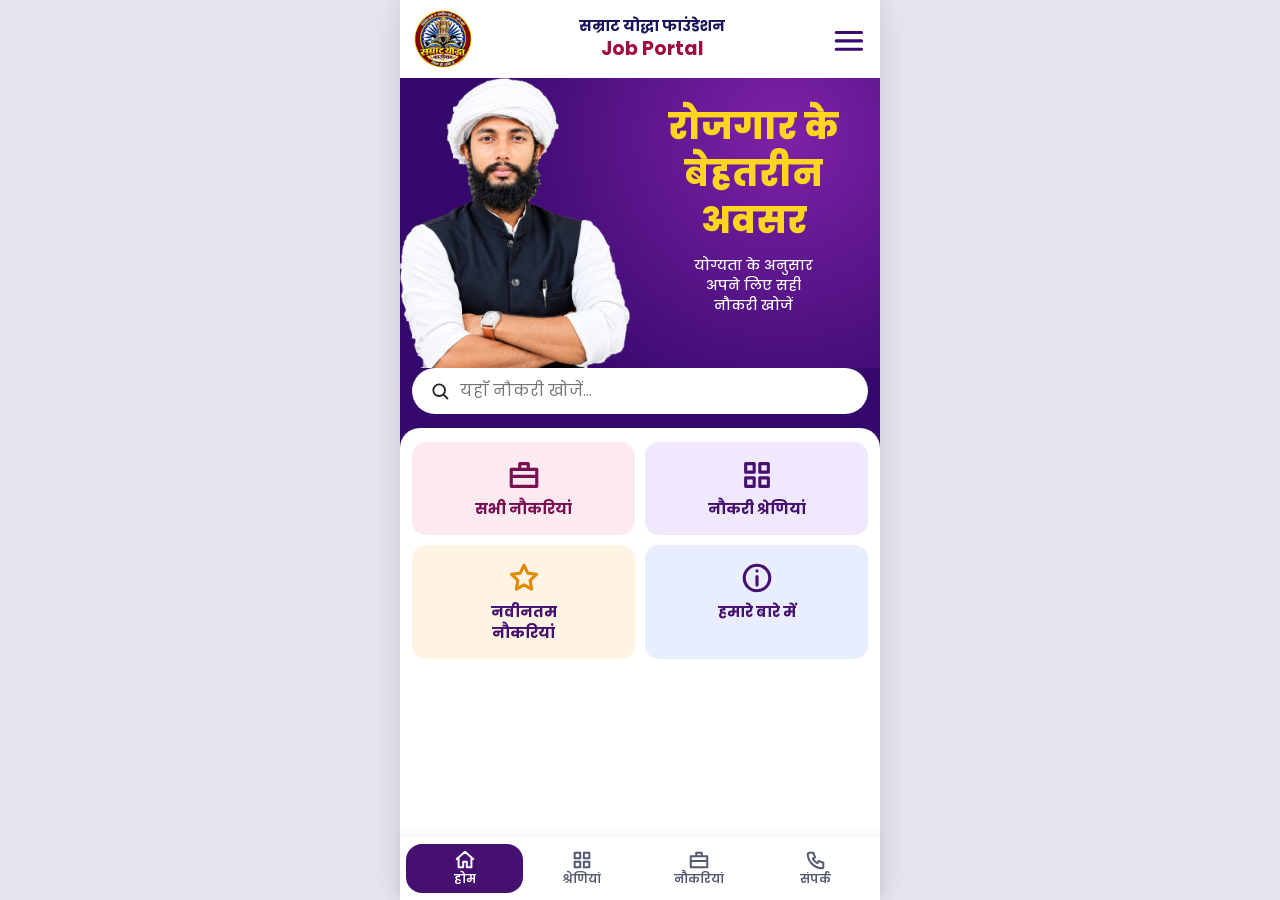
==== index.html @ aec1ff0d "Security category photo Co-Authored-By: Claude Sonnet 5.5 <noreply@anthropic.com> Claude-Session: ht" ====
<!DOCTYPE html>
<html lang="hi"><head><meta charset="utf-8">
<meta name="viewport" content="width=device-width,initial-scale=1,viewport-fit=cover">
<title>Job Portal | सम्राट योद्धा फाउंडेशन</title>
<meta name="description" content="सम्राट योद्धा फाउंडेशन Job Portal — योग्य लोगों के लिए बेहतरीन नौकरी के अवसर">
<meta name="theme-color" content="#3b0a75"><link rel="icon" href="img/favicon.png">
<link rel="preconnect" href="https://fonts.gstatic.com" crossorigin>
<link href="https://fonts.googleapis.com/css2?family=Poppins:wght@400;500;600;700;800&display=swap" rel="stylesheet">
<link rel="stylesheet" href="style.css?v=7"></head>
<body><div id="app"></div><script src="config.js?v=7"></script><script src="app.js?v=7"></script></body></html>
---- style.css ----
*{box-sizing:border-box;margin:0;padding:0}
body{font-family:Poppins,'Noto Sans Devanagari',sans-serif;background:#e9e4f2;color:#111633;line-height:1.4}
#app{max-width:480px;margin:0 auto;min-height:100vh;min-height:100dvh;background:#fff;padding-bottom:78px;box-shadow:0 0 30px #0002}
a{text-decoration:none;color:inherit}button{font:inherit;border:0;background:none;cursor:pointer;color:inherit}
svg{width:1.25em;height:1.25em;fill:none;stroke:currentColor;stroke-width:2.2;stroke-linecap:round;stroke-linejoin:round;flex:none;vertical-align:middle}
.top{position:sticky;top:0;z-index:5;background:linear-gradient(90deg,#3b0a75,#52108f);color:#fff;display:flex;align-items:center;gap:14px;padding:16px;font-weight:700;font-size:18px}
.top h1{font-size:18px;flex:1}.top a,.top button{display:flex;font-size:20px}
.brand{display:flex;align-items:center;gap:10px;padding:10px 14px;background:#fff;position:sticky;top:0;z-index:5}
.brand img{width:58px;height:58px;border-radius:50%;clip-path:circle(49.5%)}
.brand div{flex:1;text-align:center;font-weight:700;line-height:1.35;color:#17135c;font-size:15px}
.brand b{display:block;color:#a00d3a;font-size:19px}.brand button{font-size:27px;color:#3b0a75}
.hero{position:relative;height:290px;overflow:hidden;background:radial-gradient(circle at 80% 20%,#7e22a8,#35086b 70%);color:#fff}
.hero img{position:absolute;left:0;bottom:0;width:53%;max-height:100%;object-fit:contain;object-position:left bottom}
.hero div{position:absolute;right:0;width:51%;top:26px;text-align:center;padding-right:8px}
.hero h2{color:#ffd51f;font-size:clamp(26px,8vw,36px);line-height:1.3;font-weight:800}
.hero p{font-size:14px;margin-top:12px;font-weight:500}
.home{background:#35086b}
.search{display:flex;align-items:center;gap:10px;background:#fff;color:#222;border-radius:30px;padding:12px 18px;margin:0 12px}
.search input{border:0;outline:0;font:inherit;flex:1;min-width:0}
.tiles{display:grid;grid-template-columns:1fr 1fr;gap:10px;background:#fff;border-radius:20px 20px 0 0;padding:14px 12px;margin-top:14px}
.tile{border-radius:14px;padding:16px 6px;text-align:center;font-weight:700;font-size:15px;color:#45106f}
.tile svg{display:block;margin:0 auto 6px;width:34px;height:34px}
.t1{background:#fdeaf1;color:#7a0f52}.t2{background:#f0e9fd}.t3{background:#fff4e3}.t3 svg{color:#e08a00}.t4{background:#e8eefd}
.grid{display:grid;grid-template-columns:1fr 1fr;gap:12px;padding:12px}
.cat{border-radius:14px;overflow:hidden;box-shadow:0 2px 10px #0000001f;text-align:center;background:#fff;display:flex;flex-direction:column}
.cat .pic{width:100%;aspect-ratio:108/62;object-fit:cover;object-position:50% 20%}
.cat span{flex:1;display:flex;flex-direction:column;justify-content:center;padding:8px 4px;font-weight:700;font-size:15px;color:#17135c}
.cat small{font-size:12px;font-weight:600}
.list{padding:10px}
.job{display:block;position:relative;border-radius:14px;box-shadow:0 2px 10px #00000021;padding:12px 30px 12px 12px;margin-bottom:12px}
.jh{display:flex;gap:12px;align-items:center;padding-right:30px}
.ic{width:48px;height:48px;border-radius:50%;background:#efe9fd;display:grid;place-items:center;font-size:23px;flex:none}
.jh h3{font-size:17px;color:#2a1272;line-height:1.35}.jh h3 small{display:block;font-size:13.5px}
.new{position:absolute;right:10px;top:10px;background:#ffd51f;font-size:12px;font-weight:700;border-radius:6px;padding:1px 9px}
.row{display:flex;gap:10px;margin-top:7px;font-size:14px;align-items:center}.row svg{color:#2a1272}
.row.loc svg,.row.sal{color:#c8102e}.row.sal svg{color:#c8102e}.row.sal{font-weight:700}
.arrow{position:absolute;right:8px;top:50%;color:#2a1272;font-size:20px}
.empty{text-align:center;padding:50px 20px;color:#555}
.banner{width:calc(100% - 20px);margin:10px 10px 0;border-radius:14px;aspect-ratio:213/97;object-fit:cover;object-position:50% 20%;display:block}
.dtitle{display:flex;gap:12px;align-items:center;justify-content:center;padding:14px}
.dtitle h2{text-align:center;color:#2a1272;font-size:21px;line-height:1.35}.dtitle h2 small{display:block;font-size:16px}
.sec{margin:0 12px;background:#fce7f1;border-radius:8px;padding:9px 12px;font-weight:700;color:#8a0f55;display:flex;gap:8px;align-items:center}
.info{width:calc(100% - 24px);margin:6px 12px;border-collapse:collapse;font-size:14px}
.info td{padding:7px 3px;vertical-align:top}.info td:first-child{width:30px;color:#2a1272}.info td:nth-child(2){width:86px;font-weight:600}
.info td:nth-child(3){width:12px}
.wa{display:flex;justify-content:center;align-items:center;gap:10px;background:#0b8f3a;color:#fff;border-radius:30px;padding:14px;margin:16px 14px;font-weight:700;font-size:17px}
.wa svg{width:27px;height:27px}
.done{text-align:center;padding:34px 18px}
.tick{width:110px;height:110px;border-radius:50%;background:#12a53c;color:#fff;display:grid;place-items:center;margin:0 auto 26px;box-shadow:0 0 0 10px #12a53c1c}
.tick svg{width:70px;height:70px;stroke-width:3.5}
.done h2{color:#0b7a2c;font-size:27px;line-height:1.35}
.box{background:#f1ecfb;border-radius:14px;padding:20px 14px;margin-top:22px;font-weight:600}.box p+p{margin-top:12px}
.more{display:flex;justify-content:center;gap:10px;margin-top:24px;background:linear-gradient(90deg,#6d0a5c,#8d1048);color:#fff;border-radius:30px;padding:14px;font-weight:700;font-size:17px}
.about{padding:18px;white-space:pre-line}
.nav{position:fixed;bottom:0;left:50%;transform:translateX(-50%);width:100%;max-width:480px;background:#fff;display:grid;grid-template-columns:repeat(4,1fr);padding:7px 6px calc(7px + env(safe-area-inset-bottom));box-shadow:0 -2px 12px #0001;z-index:6}
.nav a{display:flex;flex-direction:column;align-items:center;font-size:12px;font-weight:600;color:#555a72;border-radius:16px;padding:5px 0}
.nav a svg{width:22px;height:22px}.nav a.on{background:#45106f;color:#fff}
.menu{position:fixed;inset:0;background:#0007;z-index:9;display:none}.menu.open{display:block}
.menu nav{position:absolute;right:max(0px,calc(50% - 240px));top:0;bottom:0;width:240px;background:#fff;padding:24px 18px}
.menu a{display:block;padding:13px 4px;border-bottom:1px solid #eee;font-weight:600;color:#2a1272}
.sug{margin:6px 12px 0;background:#fff;border:1px solid #d9d0ef;border-radius:14px;overflow:hidden auto;max-height:300px;text-align:left;box-shadow:0 8px 18px #0003}
.sug[hidden]{display:none}.sug p{padding:9px 14px;font-size:12px;font-weight:700;color:#6b6685;background:#f6f3fd}.sug p.no{color:#b00020}
.sug button{display:flex;gap:10px;align-items:center;width:100%;text-align:left;padding:11px 14px;border-top:1px solid #eee;font-size:14px;font-weight:600;color:#17135c}
.sug button svg{color:#52108f}.sug button small{margin-left:auto;font-size:11px;color:#6b6685;font-weight:500;white-space:nowrap}
.art{display:grid;place-items:center;background:#f0ebfb}.art svg{width:56px;height:56px;stroke-width:1.7}.note{margin:8px 14px 0;font-size:12px;color:#555a72;background:#f6f5fa;border-radius:8px;padding:9px 11px}
.cform{padding:14px 16px}.cform h2{color:#2a1272;font-size:19px}.cform label{display:block;font-weight:600;font-size:13px;margin:12px 0 4px}
.cform input,.cform textarea{width:100%;font:inherit;font-size:16px;padding:11px;border:1px solid #c9c3dd;border-radius:10px;outline-color:#52108f}
.hint{font-size:12px;color:#555a72;margin-top:10px}.cerr{color:#b00020;font-weight:600;font-size:14px;margin-top:8px}.cform>.send{width:100%;margin-top:12px}.cform .done{padding:20px 0}
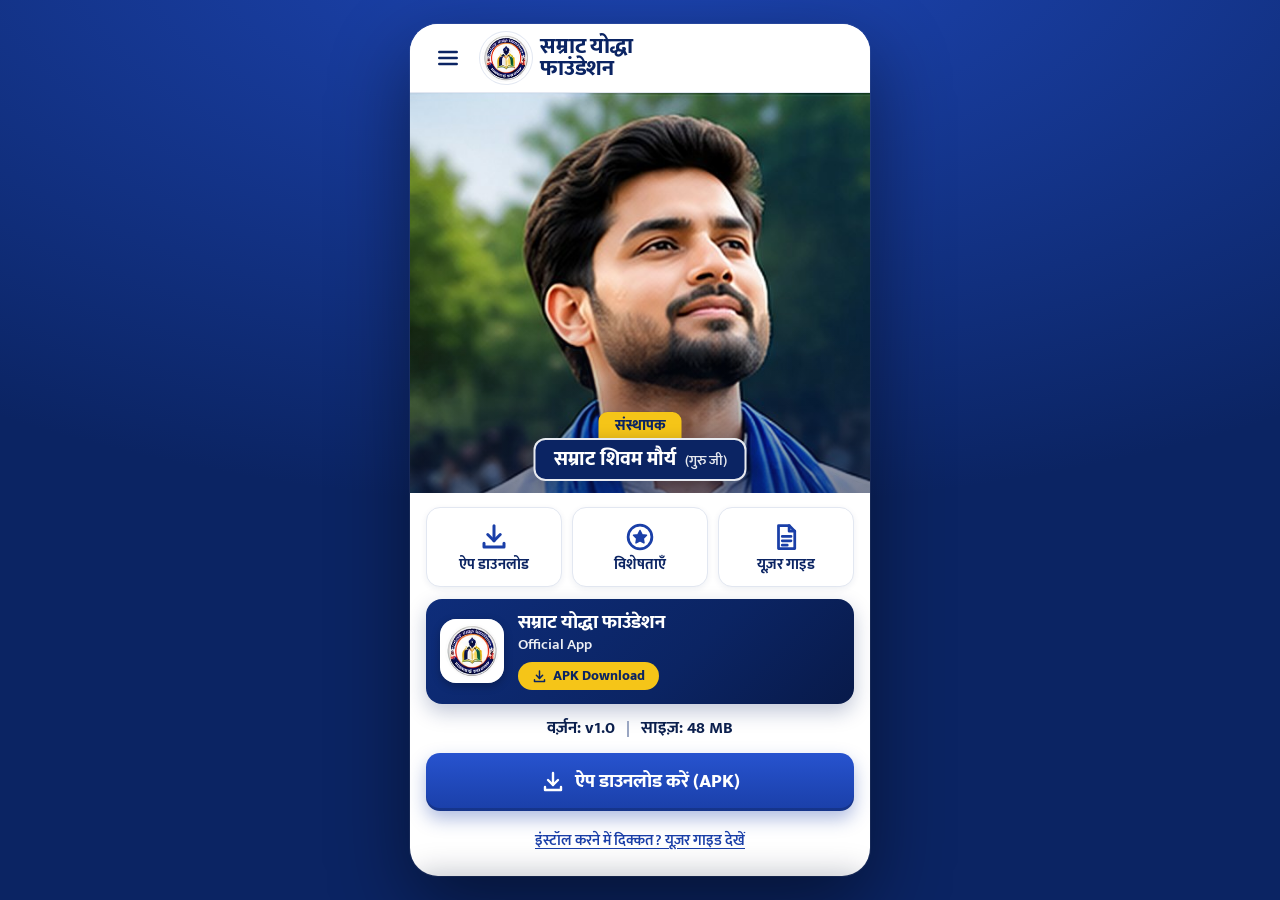
==== commit ab4d8e59: "Add Samrat Yodha Foundation app download page Single-screen mobile page for download.samratyodhafoun" ====
--- a/index.html
+++ b/index.html
@@ -1,10 +1,309 @@
 <!DOCTYPE html>
-<html lang="hi"><head><meta charset="utf-8">
-<meta name="viewport" content="width=device-width,initial-scale=1,viewport-fit=cover">
-<title>Job Portal | सम्राट योद्धा फाउंडेशन</title>
-<meta name="description" content="सम्राट योद्धा फाउंडेशन Job Portal — योग्य लोगों के लिए बेहतरीन नौकरी के अवसर">
-<meta name="theme-color" content="#3b0a75"><link rel="icon" href="img/favicon.png">
+<html lang="hi">
+<head>
+<meta charset="utf-8">
+<meta name="viewport" content="width=device-width, initial-scale=1, viewport-fit=cover">
+<meta name="theme-color" content="#0B2463">
+<title>सम्राट योद्धा फाउंडेशन ऐप</title>
+<meta name="description" content="सम्राट योद्धा फाउंडेशन का आधिकारिक मोबाइल ऐप (APK) डाउनलोड करें।">
+<link rel="preconnect" href="https://fonts.googleapis.com">
 <link rel="preconnect" href="https://fonts.gstatic.com" crossorigin>
-<link href="https://fonts.googleapis.com/css2?family=Poppins:wght@400;500;600;700;800&display=swap" rel="stylesheet">
-<link rel="stylesheet" href="style.css?v=7"></head>
-<body><div id="app"></div><script src="config.js?v=7"></script><script src="app.js?v=7"></script></body></html>
+<link href="https://fonts.googleapis.com/css2?family=Mukta:wght@500;600;700;800&display=swap" rel="stylesheet">
+<style>
+/* VOICE  occasion: an official, proud, trustworthy download page for a youth & education foundation
+   IDEA   the foundation's own app store listing: founder up top, app tile, one big install button
+   PICTURE the founder photo, full bleed, with the yellow "संस्थापक" tag and navy name plate
+   COLOUR white ground, deep navy #0B2463 + royal blue #1A3FA8, brand gold #F5C518 as the accent
+   TYPE   Mukta 800 for titles, Mukta 500-700 for text (Devanagari + Latin)
+   LAYOUT one phone screen: header, photo (flexes), 3 quick buttons, app card, version line, button */
+:root{color-scheme:light;--bg:#fff;--ink:#0B1F4D;--navy:#0B2463;--blue:#1A3FA8;--blue2:#2753CF;--gold:#F5C518;--gold2:#FFD84A;--line:#E2E7F1;--soft:#F3F6FC;--mute:#4A5878}
+*{box-sizing:border-box;min-width:0}
+html,body{height:100%;margin:0}
+body{background:var(--bg);color:var(--ink);font:16px/1.5 "Mukta","Noto Sans Devanagari","Nirmala UI",system-ui,sans-serif;-webkit-tap-highlight-color:transparent;overflow:hidden}
+button,a{font:inherit;color:inherit}
+button{cursor:pointer;border:0;background:none;padding:0}
+a{text-decoration:none}
+:focus-visible{outline:3px solid var(--gold);outline-offset:2px;border-radius:10px}
+.app{height:100%;max-width:460px;margin:0 auto;display:flex;flex-direction:column;background:var(--bg);position:relative;overflow:hidden}
+.top{flex:none;display:flex;align-items:center;gap:12px;padding:10px 16px;padding-top:max(10px,env(safe-area-inset-top));background:#fff;border-bottom:1px solid var(--line);z-index:2}
+.icon-btn{width:44px;height:44px;display:grid;place-items:center;border-radius:12px;color:var(--navy)}
+.icon-btn:hover{background:var(--soft)}
+.icon-btn svg{width:26px;height:26px}
+.brand{display:flex;align-items:center;gap:10px}
+.brand img{width:48px;height:48px;border-radius:50%;box-shadow:0 0 0 2px #fff,0 0 0 3px var(--line)}
+.brand b{font-weight:800;font-size:22px;line-height:1.02;letter-spacing:-.01em;color:var(--navy)}
+.scroll{flex:1;overflow-y:auto;overscroll-behavior:contain;display:flex;flex-direction:column;padding-bottom:max(14px,env(safe-area-inset-bottom))}
+.hero{position:relative;flex:1 1 0;min-height:200px;max-height:400px;background:#1d3a2a;overflow:hidden}
+.hero img{position:absolute;inset:0;width:100%;height:100%;object-fit:cover;object-position:50% 18%}
+.hero::after{content:"";position:absolute;inset:auto 0 0 0;height:45%;background:linear-gradient(transparent,rgba(8,22,60,.55))}
+.plate{position:absolute;left:50%;bottom:12px;transform:translateX(-50%);z-index:1;display:flex;flex-direction:column;align-items:center;width:max-content;max-width:calc(100% - 32px)}
+.tag{background:var(--gold);color:var(--navy);font-weight:800;font-size:15px;line-height:1;padding:6px 16px 5px;border-radius:9px 9px 0 0;box-shadow:0 -1px 0 rgba(0,0,0,.05)}
+.name{background:var(--navy);color:#fff;font-weight:800;font-size:20px;line-height:1.15;padding:8px 18px;border-radius:12px;border:2px solid rgba(255,255,255,.9);text-align:center;box-shadow:0 6px 18px rgba(5,15,45,.35)}
+.name small{font-weight:600;font-size:14px;opacity:.9;margin-left:4px;white-space:nowrap}
+.body{flex:none;display:flex;flex-direction:column;gap:12px;padding:14px 16px 0}
+.quick{display:grid;grid-template-columns:repeat(3,minmax(0,1fr));gap:10px}
+.q{display:flex;flex-direction:column;align-items:center;justify-content:center;gap:4px;min-height:80px;padding:10px 4px 8px;border:1px solid var(--line);border-radius:14px;background:#fff;box-shadow:0 2px 6px rgba(11,36,99,.07);color:var(--navy);font-weight:700;font-size:15px;line-height:1.15;text-align:center;transition:transform .15s,box-shadow .15s}
+.q svg{width:30px;height:30px;color:var(--blue)}
+.q:hover{box-shadow:0 6px 14px rgba(11,36,99,.12)}
+.q:active{transform:scale(.97)}
+.card{display:flex;align-items:center;gap:14px;padding:14px;border-radius:16px;background:linear-gradient(135deg,#0E2D7A,var(--navy) 60%,#081A4A);color:#fff;box-shadow:0 8px 20px rgba(11,36,99,.25)}
+.app-ico{flex:none;width:64px;height:64px;border-radius:16px;background:#fff;display:grid;place-items:center;box-shadow:inset 0 0 0 1px rgba(255,255,255,.4),0 3px 8px rgba(0,0,0,.25)}
+.app-ico img{width:54px;height:54px;border-radius:50%}
+.card-t{display:flex;flex-direction:column;gap:2px;flex:1}
+.card-t b{font-weight:800;font-size:19px;line-height:1.1}
+.card-t span{font-weight:600;font-size:15px;line-height:1.2;opacity:.92}
+.pill{align-self:flex-start;margin-top:6px;display:inline-flex;align-items:center;gap:6px;background:var(--gold);color:var(--navy);font-weight:800;font-size:14px;line-height:1;padding:7px 14px 6px;border-radius:99px}
+.pill svg{width:15px;height:15px}
+.pill:hover{background:var(--gold2)}
+.meta{display:flex;justify-content:center;align-items:center;gap:12px;font-weight:700;font-size:17px;color:var(--ink);white-space:nowrap}
+.meta i{width:1.5px;height:16px;background:#9AA6C2}
+.dl{position:relative;overflow:hidden;display:flex;align-items:center;justify-content:center;gap:10px;min-height:58px;padding:10px 16px;border-radius:14px;background:linear-gradient(180deg,var(--blue2),var(--blue));color:#fff;font-weight:800;font-size:19px;line-height:1.1;box-shadow:0 8px 18px rgba(26,63,168,.35),inset 0 -3px 0 rgba(0,0,0,.18);transition:transform .15s}
+.dl svg{width:24px;height:24px;flex:none}
+.dl:active{transform:scale(.98)}
+.dl::after{content:"";position:absolute;top:0;bottom:0;left:-60%;width:40%;background:linear-gradient(100deg,transparent,rgba(255,255,255,.28),transparent);transform:skewX(-18deg);animation:sheen 3.6s ease-in-out 1.2s infinite}
+@keyframes sheen{0%{left:-60%}45%,100%{left:130%}}
+.help{align-self:center;display:inline-flex;align-items:center;min-height:36px;font-weight:600;font-size:15px;color:var(--blue);text-decoration:underline;text-underline-offset:3px}
+/* sheet */
+.scrim{position:fixed;inset:0;background:rgba(6,16,44,.5);opacity:0;pointer-events:none;transition:opacity .2s;z-index:20}
+.scrim.on{opacity:1;pointer-events:auto}
+.sheet{position:fixed;left:50%;bottom:0;width:100%;max-width:460px;max-height:86%;display:flex;flex-direction:column;background:#fff;border-radius:20px 20px 0 0;transform:translate(-50%,105%);transition:transform .26s cubic-bezier(.2,.8,.2,1);z-index:21;box-shadow:0 -8px 30px rgba(6,16,44,.25)}
+.sheet.on{transform:translate(-50%,0)}
+.sh-head{flex:none;display:flex;align-items:center;justify-content:space-between;gap:8px;padding:14px 12px 8px 20px;border-bottom:1px solid var(--line)}
+.sh-head h2{margin:0;font-weight:800;font-size:22px;line-height:1.1;color:var(--navy)}
+.sh-body{overflow-y:auto;padding:14px 20px max(20px,env(safe-area-inset-bottom))}
+.menu{list-style:none;margin:0;padding:0}
+.menu button{width:100%;display:flex;align-items:center;gap:14px;min-height:54px;padding:6px 4px;border-bottom:1px solid var(--line);font-weight:700;font-size:17px;color:var(--ink);text-align:left}
+.menu svg{width:24px;height:24px;color:var(--blue);flex:none}
+.foot{margin:16px 0 0;font-size:14px;color:var(--mute);text-align:center}
+.slogan{margin:14px 0 0;font-weight:700;font-size:15px;color:var(--navy);text-align:center}
+.feats{display:grid;grid-template-columns:repeat(2,minmax(0,1fr));gap:10px}
+.feat{padding:12px;border:1px solid var(--line);border-radius:14px;background:var(--soft)}
+.feat svg{width:28px;height:28px;color:var(--blue)}
+.feat b{display:block;margin-top:4px;font-weight:800;font-size:16px;line-height:1.2;color:var(--navy)}
+.feat p{margin:3px 0 0;font-size:14px;line-height:1.35;color:var(--mute)}
+.steps{list-style:none;margin:0;padding:0;display:flex;flex-direction:column;gap:12px}
+.steps li{display:flex;gap:12px;align-items:flex-start}
+.num{flex:none;width:36px;height:36px;border-radius:50%;display:grid;place-items:center;background:var(--blue);color:#fff;font-weight:800;font-size:17px}
+.steps p{margin:5px 0 0;font-size:16px;line-height:1.4}
+.steps p b{color:var(--navy)}
+.note{margin:14px 0 0;padding:10px 12px;border-radius:12px;background:#FFF8D6;border:1px solid #F3DE7A;font-size:14px;line-height:1.4;color:#5A4600}
+.sh-body .dl{margin-top:16px}
+.ver{list-style:none;margin:0;padding:0}
+.ver li{display:flex;gap:12px;padding:10px 0;border-bottom:1px solid var(--line)}
+.ver b{flex:none;font-weight:800;color:var(--navy);white-space:nowrap}
+.ver span{font-size:15px;color:var(--mute)}
+.badge{display:inline-block;margin-left:6px;padding:1px 8px;border-radius:99px;background:var(--gold);color:var(--navy);font-size:12px;font-weight:800}
+details{border-bottom:1px solid var(--line)}
+summary{list-style:none;cursor:pointer;display:flex;justify-content:space-between;align-items:center;gap:10px;min-height:52px;padding:8px 0;font-weight:700;font-size:16px;line-height:1.3;color:var(--ink)}
+summary::-webkit-details-marker{display:none}
+summary::after{content:"+";flex:none;font-size:24px;line-height:1;color:var(--blue)}
+details[open] summary::after{content:"–"}
+details p{margin:0 0 12px;font-size:15px;line-height:1.45;color:var(--mute)}
+.toast{position:fixed;left:50%;bottom:max(20px,env(safe-area-inset-bottom));transform:translate(-50%,20px);width:max-content;max-width:calc(100% - 32px);padding:12px 16px;border-radius:12px;background:#0B1F4D;color:#fff;font-weight:600;font-size:15px;line-height:1.35;text-align:center;opacity:0;pointer-events:none;transition:opacity .2s,transform .2s;z-index:30;box-shadow:0 8px 24px rgba(0,0,0,.3)}
+.toast.on{opacity:1;transform:translate(-50%,0)}
+@media (max-height:640px){.q{min-height:68px;font-size:14px}.q svg{width:24px;height:24px}.card{padding:10px 12px}.app-ico{width:54px;height:54px}.app-ico img{width:46px;height:46px}.body{gap:10px;padding-top:10px}.dl{min-height:52px}}
+@media (min-width:600px){
+body{background:radial-gradient(1200px 600px at 50% -10%,#1E47B8,transparent),#0B2463;display:grid;place-items:center;padding:24px}
+.app{width:100%;height:min(100%,880px);border-radius:28px;box-shadow:0 30px 80px rgba(0,0,0,.45),0 0 0 1px rgba(255,255,255,.08)}
+.scrim,.sheet{position:absolute}
+.toast{position:absolute}
+}
+@media (prefers-reduced-motion:reduce){.dl::after{animation:none;display:none}.sheet,.scrim,.toast,.q{transition:none}}
+</style>
+</head>
+<body>
+<svg width="0" height="0" style="position:absolute" aria-hidden="true">
+  <symbol id="i-dl" viewBox="0 0 24 24" fill="none" stroke="currentColor" stroke-width="2.4" stroke-linecap="round" stroke-linejoin="round"><path d="M12 3v12"/><path d="m7 10 5 5 5-5"/><path d="M4 17v3h16v-3"/></symbol>
+  <symbol id="i-star" viewBox="0 0 24 24" fill="none" stroke="currentColor" stroke-width="2.2" stroke-linejoin="round"><circle cx="12" cy="12" r="9.5"/><path d="m12 6.8 1.6 3.3 3.6.5-2.6 2.5.6 3.6-3.2-1.7-3.2 1.7.6-3.6-2.6-2.5 3.6-.5z" fill="currentColor" stroke-width="1.2"/></symbol>
+  <symbol id="i-doc" viewBox="0 0 24 24" fill="none" stroke="currentColor" stroke-width="2.2" stroke-linecap="round" stroke-linejoin="round"><path d="M6 2.8h8.5L19 7.3v13.9H6z"/><path d="M14.5 2.8v4.5H19"/><path d="M9 11.5h7M9 15h7M9 18.5h4"/></symbol>
+  <symbol id="i-menu" viewBox="0 0 24 24" fill="none" stroke="currentColor" stroke-width="2.4" stroke-linecap="round"><path d="M4 6.5h16M4 12h16M4 17.5h16"/></symbol>
+  <symbol id="i-x" viewBox="0 0 24 24" fill="none" stroke="currentColor" stroke-width="2.4" stroke-linecap="round"><path d="M6 6l12 12M18 6 6 18"/></symbol>
+  <symbol id="i-ver" viewBox="0 0 24 24" fill="none" stroke="currentColor" stroke-width="2.2" stroke-linecap="round" stroke-linejoin="round"><path d="M20 12a8 8 0 1 1-2.4-5.7"/><path d="M20 4v4.5h-4.5"/><path d="M12 8v4l2.5 2"/></symbol>
+  <symbol id="i-help" viewBox="0 0 24 24" fill="none" stroke="currentColor" stroke-width="2.2" stroke-linecap="round" stroke-linejoin="round"><circle cx="12" cy="12" r="9.5"/><path d="M9.5 9.3a2.6 2.6 0 0 1 5 .9c0 1.8-2.5 2.3-2.5 3.8"/><circle cx="12" cy="17.2" r=".6" fill="currentColor"/></symbol>
+  <symbol id="i-users" viewBox="0 0 24 24" fill="currentColor"><circle cx="12" cy="7.5" r="3.3"/><circle cx="5.3" cy="9" r="2.4"/><circle cx="18.7" cy="9" r="2.4"/><path d="M5.8 19.5c0-3.6 2.8-6 6.2-6s6.2 2.4 6.2 6zM.8 18.5c0-2.6 1.8-4.3 4.2-4.3 1 0 1.8.2 2.5.7-1.3 1-2.2 2.2-2.5 3.6zM23.2 18.5c0-2.6-1.8-4.3-4.2-4.3-1 0-1.8.2-2.5.7 1.3 1 2.2 2.2 2.5 3.6z"/></symbol>
+  <symbol id="i-cap" viewBox="0 0 24 24" fill="currentColor"><path d="M12 3 1 8.5 12 14l9-4.5V16h2V8.5z"/><path d="M5.5 12.5v3.6c0 1.6 3 3.4 6.5 3.4s6.5-1.8 6.5-3.4v-3.6L12 15.8z"/></symbol>
+  <symbol id="i-heart" viewBox="0 0 24 24" fill="none" stroke="currentColor" stroke-width="2.2" stroke-linecap="round" stroke-linejoin="round"><path d="M12 11.5S7 8.4 7 5.6A2.6 2.6 0 0 1 12 4.6a2.6 2.6 0 0 1 5 1c0 2.8-5 5.9-5 5.9z" fill="currentColor"/><path d="M2.5 13.5 6 17l3 1.5h6l5.5-4.5M2.5 13.5l2-2 3.5 2.5h5"/></symbol>
+  <symbol id="i-cal" viewBox="0 0 24 24" fill="none" stroke="currentColor" stroke-width="2.2" stroke-linecap="round"><rect x="3" y="4.5" width="18" height="16.5" rx="2.5"/><path d="M3 9.5h18M8 2.5v4M16 2.5v4"/><path d="M7.5 13.5h.01M12 13.5h.01M16.5 13.5h.01M7.5 17h.01M12 17h.01" stroke-width="2.8"/></symbol>
+  <symbol id="i-news" viewBox="0 0 24 24" fill="none" stroke="currentColor" stroke-width="2.2" stroke-linecap="round" stroke-linejoin="round"><rect x="4" y="3" width="16" height="18" rx="2.5"/><path d="M8 8h8M8 12h8M8 16h5"/></symbol>
+  <symbol id="i-book" viewBox="0 0 24 24" fill="none" stroke="currentColor" stroke-width="2.2" stroke-linejoin="round"><path d="M5 4.5A2 2 0 0 1 7 2.5h12v15H7a2 2 0 0 0-2 2z"/><path d="M5 19.5a2 2 0 0 0 2 2h12v-4"/><path d="M9 6.5h6" stroke-linecap="round"/></symbol>
+  <symbol id="i-chat" viewBox="0 0 24 24" fill="currentColor"><path d="M3 5.5A3 3 0 0 1 6 2.5h9a3 3 0 0 1 3 3v5a3 3 0 0 1-3 3H9l-4 3.5v-3.6a3 3 0 0 1-2-2.9z"/><path d="M19.5 8.2a2.5 2.5 0 0 1 1.5 2.3v4.3a2.5 2.5 0 0 1-1.6 2.3v3l-3.4-2.9h-4.5a2.5 2.5 0 0 1-2.2-1.3H15a4.5 4.5 0 0 0 4.5-4.5z" opacity=".55"/></symbol>
+  <symbol id="i-pin" viewBox="0 0 24 24" fill="currentColor"><path d="M12 1.8a7.4 7.4 0 0 0-7.4 7.4c0 5.4 7.4 13 7.4 13s7.4-7.6 7.4-13A7.4 7.4 0 0 0 12 1.8zm0 10.2a2.8 2.8 0 1 1 0-5.6 2.8 2.8 0 0 1 0 5.6z"/></symbol>
+</svg>
+
+<div class="app" id="app">
+  <header class="top">
+    <button class="icon-btn" id="menuBtn" aria-label="मेन्यू खोलें"><svg><use href="#i-menu"/></svg></button>
+    <div class="brand">
+      <img src="[data-uri]" alt="सम्राट योद्धा फाउंडेशन लोगो">
+      <b>सम्राट योद्धा<br>फाउंडेशन</b>
+    </div>
+  </header>
+
+  <main class="scroll">
+    <section class="hero" aria-label="संस्थापक">
+      <img src="[data-uri]" alt="संस्थापक सम्राट शिवम मौर्य (गुरु जी)">
+      <div class="plate">
+        <span class="tag">संस्थापक</span>
+        <span class="name">सम्राट शिवम मौर्य <small>(गुरु जी)</small></span>
+      </div>
+    </section>
+
+    <div class="body">
+      <nav class="quick" aria-label="त्वरित लिंक">
+        <a class="q js-dl" href="#"><svg><use href="#i-dl"/></svg>ऐप डाउनलोड</a>
+        <button class="q" data-open="features"><svg><use href="#i-star"/></svg>विशेषताएँ</button>
+        <button class="q" data-open="guide"><svg><use href="#i-doc"/></svg>यूज़र गाइड</button>
+      </nav>
+
+      <div class="card">
+        <div class="app-ico"><img src="[data-uri]" alt=""></div>
+        <div class="card-t">
+          <b>सम्राट योद्धा फाउंडेशन</b>
+          <span>Official App</span>
+          <a class="pill js-dl" href="#"><svg><use href="#i-dl"/></svg>APK Download</a>
+        </div>
+      </div>
+
+      <div class="meta"><span>वर्ज़न: <span class="js-ver">v1.0</span></span><i></i><span>साइज़: <span class="js-size">48 MB</span></span></div>
+
+      <a class="dl js-dl" href="#"><svg><use href="#i-dl"/></svg>ऐप डाउनलोड करें (APK)</a>
+      <button class="help" data-open="guide">इंस्टॉल करने में दिक्कत? यूज़र गाइड देखें</button>
+    </div>
+  </main>
+
+  <div class="scrim" id="scrim"></div>
+  <section class="sheet" id="sheet" role="dialog" aria-modal="true" aria-labelledby="shTitle" aria-hidden="true">
+    <div class="sh-head"><h2 id="shTitle"></h2><button class="icon-btn" id="shClose" aria-label="बंद करें"><svg><use href="#i-x"/></svg></button></div>
+    <div class="sh-body" id="shBody"></div>
+  </section>
+  <div class="toast" id="toast" role="status" aria-live="polite"></div>
+</div>
+
+<template id="t-menu" data-title="मेन्यू">
+  <ul class="menu">
+    <li><button class="js-dl"><svg><use href="#i-dl"/></svg>ऐप डाउनलोड करें</button></li>
+    <li><button data-open="features"><svg><use href="#i-star"/></svg>ऐप की विशेषताएँ</button></li>
+    <li><button data-open="guide"><svg><use href="#i-doc"/></svg>यूज़र गाइड (इंस्टॉल कैसे करें)</button></li>
+    <li><button data-open="versions"><svg><use href="#i-ver"/></svg>अपडेट / संस्करण</button></li>
+    <li><button data-open="faq"><svg><use href="#i-help"/></svg>सहायता (FAQ)</button></li>
+  </ul>
+  <p class="slogan">शिक्षित बनो ★ संगठित रहो ★ आगे बढ़ो</p>
+  <p class="foot">© 2026 सम्राट योद्धा फाउंडेशन</p>
+</template>
+
+<template id="t-features" data-title="ऐप की प्रमुख विशेषताएँ">
+  <div class="feats">
+    <div class="feat"><svg><use href="#i-users"/></svg><b>संगठन से जुड़ें</b><p>राज्य, जिला, विधानसभा और प्रकोष्ठ समूह</p></div>
+    <div class="feat"><svg><use href="#i-cap"/></svg><b>पाठशाला</b><p>निःशुल्क शिक्षा व शिक्षक संसाधन</p></div>
+    <div class="feat"><svg><use href="#i-heart"/></svg><b>स्वयं सेवक</b><p>स्वैच्छिक सेवा पंजीकरण (निःशुल्क)</p></div>
+    <div class="feat"><svg><use href="#i-cal"/></svg><b>कार्यक्रम और अभियान</b><p>आगामी आयोजन, बैठक व गतिविधियाँ</p></div>
+    <div class="feat"><svg><use href="#i-news"/></svg><b>समाचार व अपडेट</b><p>संस्थान की ताज़ा जानकारियाँ</p></div>
+    <div class="feat"><svg><use href="#i-book"/></svg><b>अध्ययन सामग्री</b><p>बच्चों, शिक्षकों और समुदाय के लिए</p></div>
+    <div class="feat"><svg><use href="#i-chat"/></svg><b>समूह व निजी चैट</b><p>सुरक्षित व विषय आधारित संचार</p></div>
+    <div class="feat"><svg><use href="#i-pin"/></svg><b>कार्यालय / संपर्क</b><p>राज्य, जिला व ब्लॉक स्तर का विवरण</p></div>
+  </div>
+  <a class="dl js-dl" href="#"><svg><use href="#i-dl"/></svg>ऐप डाउनलोड करें (APK)</a>
+</template>
+
+<template id="t-guide" data-title="ऐप डाउनलोड करने की प्रक्रिया">
+  <ol class="steps">
+    <li><span class="num">1</span><p><b>ऐप डाउनलोड करें (APK)</b> बटन पर क्लिक करें।</p></li>
+    <li><span class="num">2</span><p>APK फ़ाइल डाउनलोड होने दें। Chrome चेतावनी दिखाए तो <b>“फिर भी डाउनलोड करें”</b> चुनें।</p></li>
+    <li><span class="num">3</span><p>फ़ोन की Settings में <b>‘Unknown Sources’ (अनजान स्रोत)</b> को Allow करें।</p></li>
+    <li><span class="num">4</span><p>Downloads में फ़ाइल खोलें, <b>Install</b> दबाएँ और ऐप खोलें।</p></li>
+  </ol>
+  <p class="note">APK फ़ाइल केवल Android फ़ोन पर चलती है। ऐप हमेशा इसी आधिकारिक पेज से डाउनलोड करें।</p>
+  <a class="dl js-dl" href="#"><svg><use href="#i-dl"/></svg>ऐप डाउनलोड करें (APK)</a>
+</template>
+
+<template id="t-versions" data-title="अपडेट / संस्करण">
+  <ul class="ver">
+    <li><b>v1.0 <span class="badge">नया</span></b><span>पहला आधिकारिक संस्करण। साइज़ 48 MB.</span></li>
+  </ul>
+  <p class="note">नया संस्करण आने पर वह इसी पेज पर मिलेगा। नई फ़ाइल डाउनलोड करके इंस्टॉल करने से ऐप अपडेट हो जाएगा।</p>
+</template>
+
+<template id="t-faq" data-title="सहायता (FAQ)">
+  <details><summary>डाउनलोड के बाद फ़ाइल कहाँ मिलेगी..?</summary><p>फ़ोन के File Manager में <b>Downloads</b> फ़ोल्डर में, या Chrome के मेन्यू में “Downloads” खोलकर।</p></details>
+  <details><summary>‘फ़ाइल हानिकारक हो सकती है’ चेतावनी क्यों आती है..?</summary><p>Play Store के बाहर से डाउनलोड होने वाली हर APK फ़ाइल पर Chrome यह चेतावनी दिखाता है। इस आधिकारिक पेज से डाउनलोड की गई फ़ाइल के लिए “फिर भी डाउनलोड करें” चुनें।</p></details>
+  <details><summary>‘Unknown Sources’ कैसे Allow करें..?</summary><p>फ़ाइल खोलने पर फ़ोन खुद Settings का रास्ता दिखाता है। “इस स्रोत से अनुमति दें” (Allow from this source) चालू करें और वापस आकर Install दबाएँ।</p></details>
+  <details><summary>क्या यह iPhone पर चलेगा..?</summary><p>नहीं। APK फ़ाइल केवल Android फ़ोन के लिए है।</p></details>
+  <details><summary>ऐप इंस्टॉल नहीं हो रहा, क्या करें..?</summary><p>फ़ोन में खाली जगह (स्टोरेज) जाँचें और देखें कि फ़ाइल पूरी डाउनलोड हुई है। फिर भी न हो तो फ़ाइल हटाकर दोबारा डाउनलोड करें।</p></details>
+</template>
+
+<script>
+{
+  /* ▼▼ यहाँ APK फ़ाइल का लिंक, वर्ज़न और साइज़ बदलें ▼▼ */
+  const APP = {
+    apk: "samrat-yodha-foundation-v1.0.apk",
+    version: "v1.0",
+    size: "48 MB"
+  };
+  /* ▲▲ बस इतना ही बदलना है ▲▲ */
+
+  const $ = (s, r = document) => r.querySelector(s);
+  const sheet = $("#sheet"), scrim = $("#scrim"), shBody = $("#shBody"), shTitle = $("#shTitle"), toastEl = $("#toast");
+  let toastTimer = 0, lastFocus = null;
+
+  document.querySelectorAll(".js-ver").forEach(e => e.textContent = APP.version);
+  document.querySelectorAll(".js-size").forEach(e => e.textContent = APP.size);
+  const setLinks = root => root.querySelectorAll("a.js-dl").forEach(a => a.setAttribute("href", APP.apk || "#"));
+  setLinks(document);
+
+  function toast(msg) {
+    toastEl.textContent = msg;
+    toastEl.classList.add("on");
+    clearTimeout(toastTimer);
+    toastTimer = setTimeout(() => toastEl.classList.remove("on"), 3600);
+  }
+
+  function openSheet(name) {
+    const t = document.getElementById("t-" + name);
+    if (!t) return;
+    if (!sheet.classList.contains("on")) lastFocus = document.activeElement;
+    shTitle.textContent = t.dataset.title;
+    shBody.replaceChildren(t.content.cloneNode(true));
+    setLinks(shBody);
+    shBody.scrollTop = 0;
+    sheet.classList.add("on"); scrim.classList.add("on");
+    sheet.setAttribute("aria-hidden", "false");
+    $("#shClose").focus();
+  }
+  function closeSheet() {
+    sheet.classList.remove("on"); scrim.classList.remove("on");
+    sheet.setAttribute("aria-hidden", "true");
+    if (lastFocus && lastFocus.focus) lastFocus.focus();
+  }
+
+  async function download() {
+    const url = APP.apk;
+    if (!url) { toast("APK फ़ाइल जल्द उपलब्ध होगी।"); return; }
+    const full = new URL(url, location.href);
+    let ok = true;
+    if (full.origin === location.origin) {
+      try {
+        const r = await fetch(full.href, { method: "HEAD", cache: "no-store" });
+        if (!r.ok && r.status !== 405) ok = false;
+      } catch (e) { ok = false; }
+    }
+    if (!ok) { toast("APK फ़ाइल अभी सर्वर पर नहीं है, जल्द उपलब्ध होगी।"); return; }
+    const a = document.createElement("a");
+    a.href = full.href; a.download = full.pathname.split("/").pop() || "app.apk";
+    document.body.appendChild(a); a.click(); a.remove();
+    toast("डाउनलोड शुरू हो रहा है… इंस्टॉल के लिए यूज़र गाइड देखें।");
+  }
+
+  document.addEventListener("click", e => {
+    const dl = e.target.closest(".js-dl");
+    if (dl) { e.preventDefault(); if (sheet.classList.contains("on")) closeSheet(); download(); return; }
+    const op = e.target.closest("[data-open]");
+    if (op) { e.preventDefault(); openSheet(op.dataset.open); }
+  });
+  $("#menuBtn").addEventListener("click", () => openSheet("menu"));
+  $("#shClose").addEventListener("click", closeSheet);
+  scrim.addEventListener("click", closeSheet);
+  document.addEventListener("keydown", e => { if (e.key === "Escape" && sheet.classList.contains("on")) closeSheet(); });
+}
+</script>
+</body>
+</html>
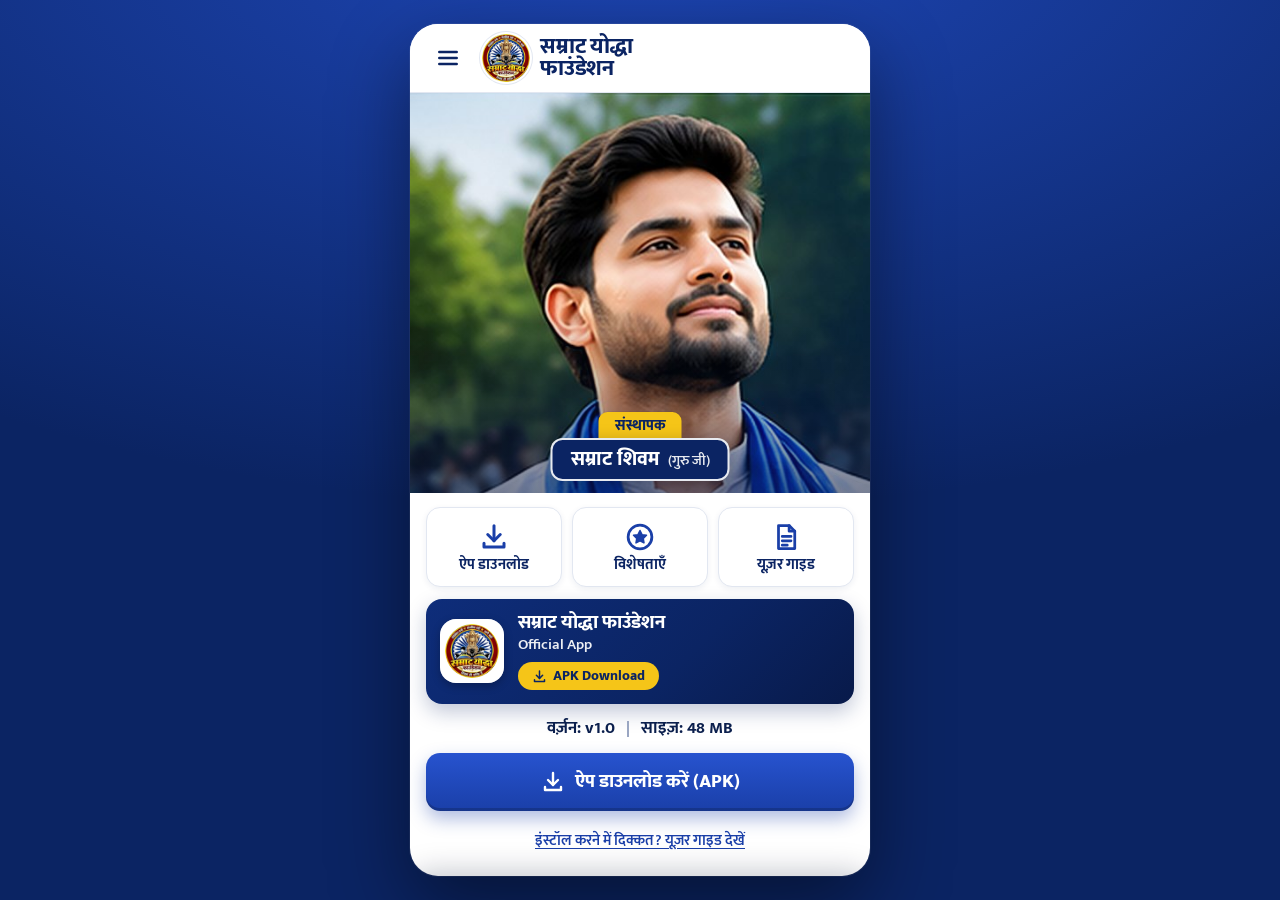
==== commit 650407f2: "Use official logo and update founder name Co-Authored-By: Claude Opus 5.5 <noreply@anthropic.com> Cl" ====
--- a/index.html
+++ b/index.html
@@ -134,17 +134,17 @@
   <header class="top">
     <button class="icon-btn" id="menuBtn" aria-label="मेन्यू खोलें"><svg><use href="#i-menu"/></svg></button>
     <div class="brand">
-      <img src="[data-uri]" alt="सम्राट योद्धा फाउंडेशन लोगो">
+      <img src="[data-uri]" alt="सम्राट योद्धा फाउंडेशन लोगो">
       <b>सम्राट योद्धा<br>फाउंडेशन</b>
     </div>
   </header>
 
   <main class="scroll">
     <section class="hero" aria-label="संस्थापक">
-      <img src="[data-uri]" alt="संस्थापक सम्राट शिवम मौर्य (गुरु जी)">
+      <img src="[data-uri]" alt="संस्थापक सम्राट शिवम (गुरु जी)">
       <div class="plate">
         <span class="tag">संस्थापक</span>
-        <span class="name">सम्राट शिवम मौर्य <small>(गुरु जी)</small></span>
+        <span class="name">सम्राट शिवम <small>(गुरु जी)</small></span>
       </div>
     </section>
 
@@ -156,7 +156,7 @@
       </nav>
 
       <div class="card">
-        <div class="app-ico"><img src="[data-uri]" alt=""></div>
+        <div class="app-ico"><img src="[data-uri]" alt=""></div>
         <div class="card-t">
           <b>सम्राट योद्धा फाउंडेशन</b>
           <span>Official App</span>
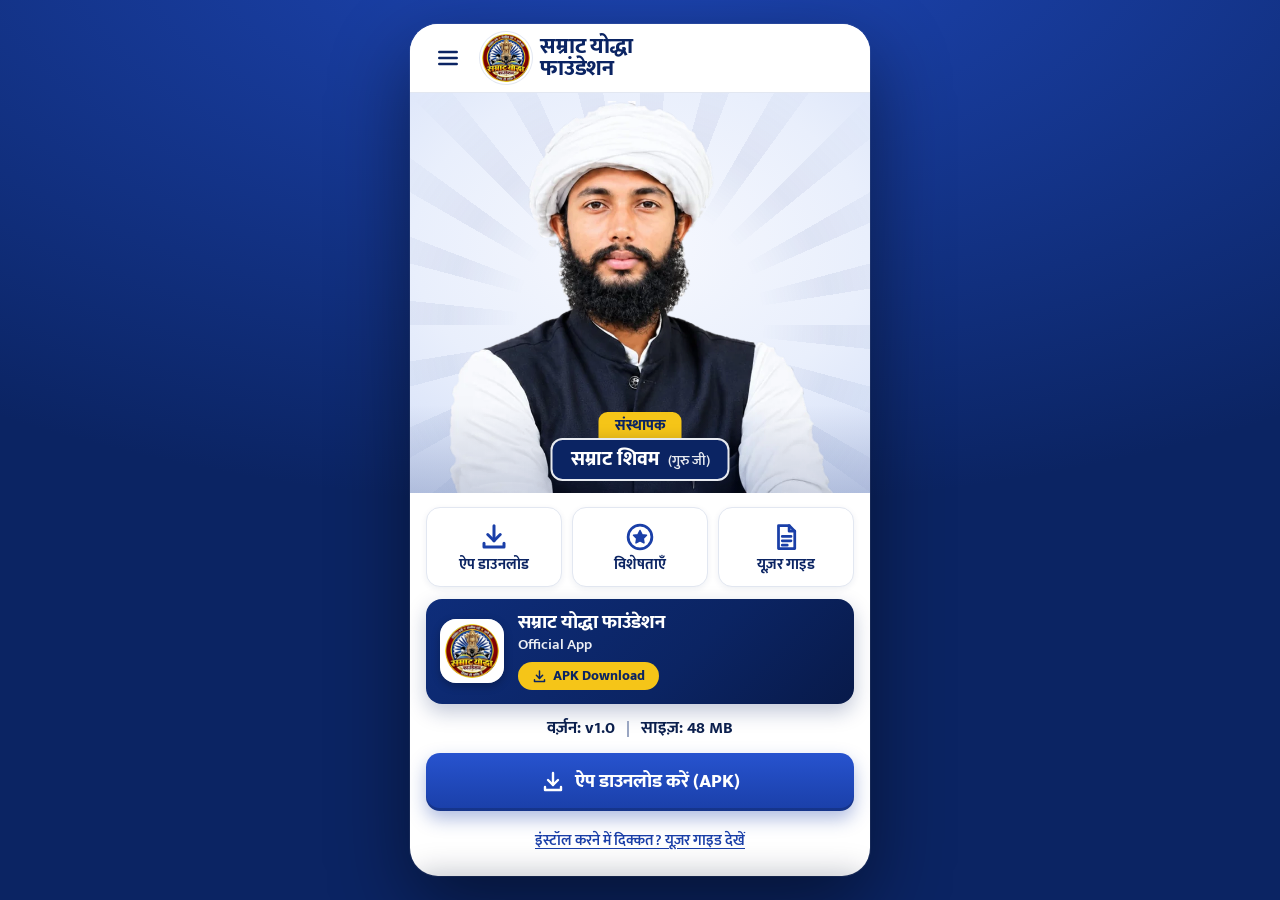
==== commit c1613388: "Use founder's photo on a light brand backdrop Co-Authored-By: Claude Opus 5.5 <noreply@anthropic.com" ====
--- a/index.html
+++ b/index.html
@@ -33,9 +33,10 @@
 .brand img{width:48px;height:48px;border-radius:50%;box-shadow:0 0 0 2px #fff,0 0 0 3px var(--line)}
 .brand b{font-weight:800;font-size:22px;line-height:1.02;letter-spacing:-.01em;color:var(--navy)}
 .scroll{flex:1;overflow-y:auto;overscroll-behavior:contain;display:flex;flex-direction:column;padding-bottom:max(14px,env(safe-area-inset-bottom))}
-.hero{position:relative;flex:1 1 0;min-height:200px;max-height:400px;background:#1d3a2a;overflow:hidden}
-.hero img{position:absolute;inset:0;width:100%;height:100%;object-fit:cover;object-position:50% 18%}
-.hero::after{content:"";position:absolute;inset:auto 0 0 0;height:45%;background:linear-gradient(transparent,rgba(8,22,60,.55))}
+.hero{position:relative;flex:1 1 0;min-height:200px;max-height:400px;background:radial-gradient(90% 75% at 50% 38%,#F6F8FE 0%,#E9EFFC 55%,#D3DEF7 100%);overflow:hidden}
+.hero::before{content:"";position:absolute;left:50%;bottom:-38%;width:min(150%,640px);aspect-ratio:1;transform:translateX(-50%);border-radius:50%;background:repeating-conic-gradient(from 0deg,rgba(30,58,138,.07) 0deg 6deg,transparent 6deg 15deg);-webkit-mask:radial-gradient(closest-side,transparent 38%,#000 60%,transparent 100%);mask:radial-gradient(closest-side,transparent 38%,#000 60%,transparent 100%)}
+.hero img{position:absolute;inset:8px 0 0;width:100%;height:calc(100% - 8px);object-fit:contain;object-position:50% 100%}
+.hero::after{content:"";position:absolute;inset:auto 0 0 0;height:22%;background:linear-gradient(transparent,rgba(11,36,99,.18))}
 .plate{position:absolute;left:50%;bottom:12px;transform:translateX(-50%);z-index:1;display:flex;flex-direction:column;align-items:center;width:max-content;max-width:calc(100% - 32px)}
 .tag{background:var(--gold);color:var(--navy);font-weight:800;font-size:15px;line-height:1;padding:6px 16px 5px;border-radius:9px 9px 0 0;box-shadow:0 -1px 0 rgba(0,0,0,.05)}
 .name{background:var(--navy);color:#fff;font-weight:800;font-size:20px;line-height:1.15;padding:8px 18px;border-radius:12px;border:2px solid rgba(255,255,255,.9);text-align:center;box-shadow:0 6px 18px rgba(5,15,45,.35)}
@@ -141,7 +142,7 @@
 
   <main class="scroll">
     <section class="hero" aria-label="संस्थापक">
-      <img src="[data-uri]" alt="संस्थापक सम्राट शिवम (गुरु जी)">
+      <img src="[data-uri]" alt="संस्थापक सम्राट शिवम (गुरु जी)" width="742" height="700">
       <div class="plate">
         <span class="tag">संस्थापक</span>
         <span class="name">सम्राट शिवम <small>(गुरु जी)</small></span>
